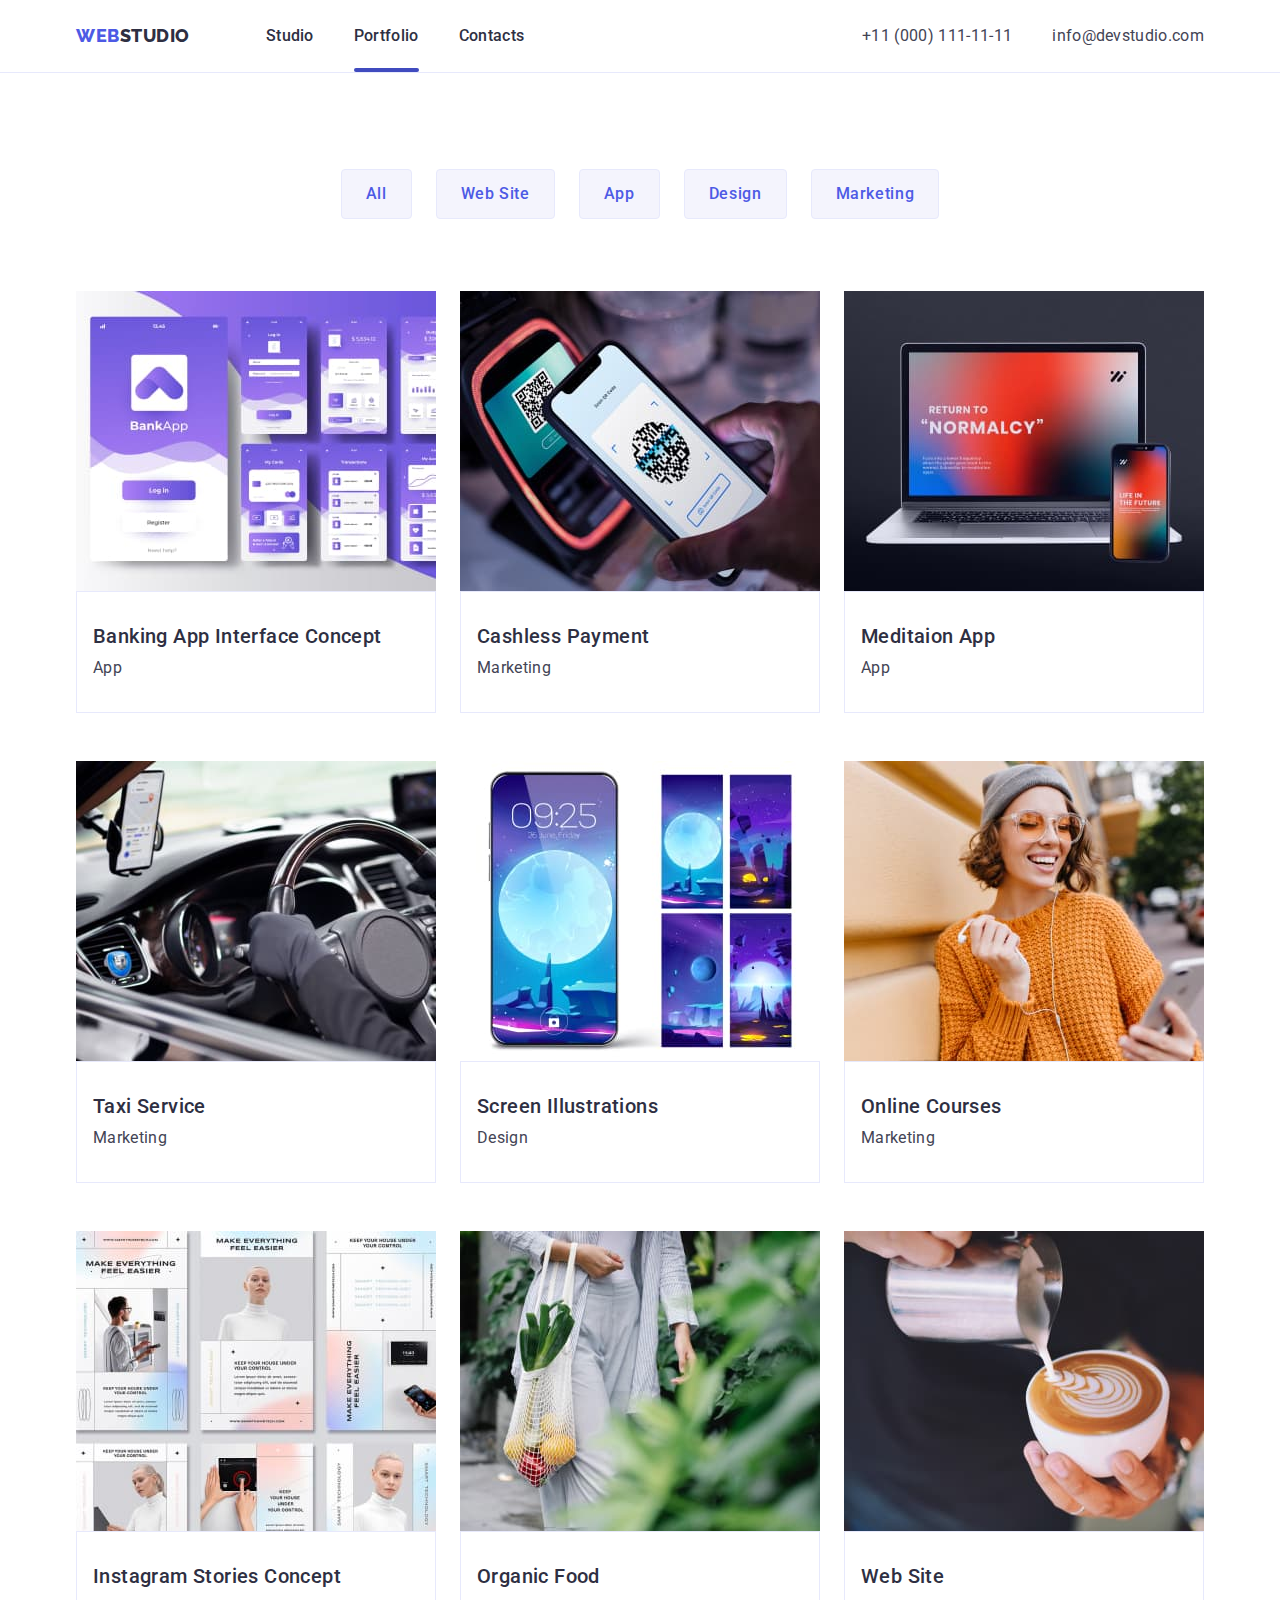
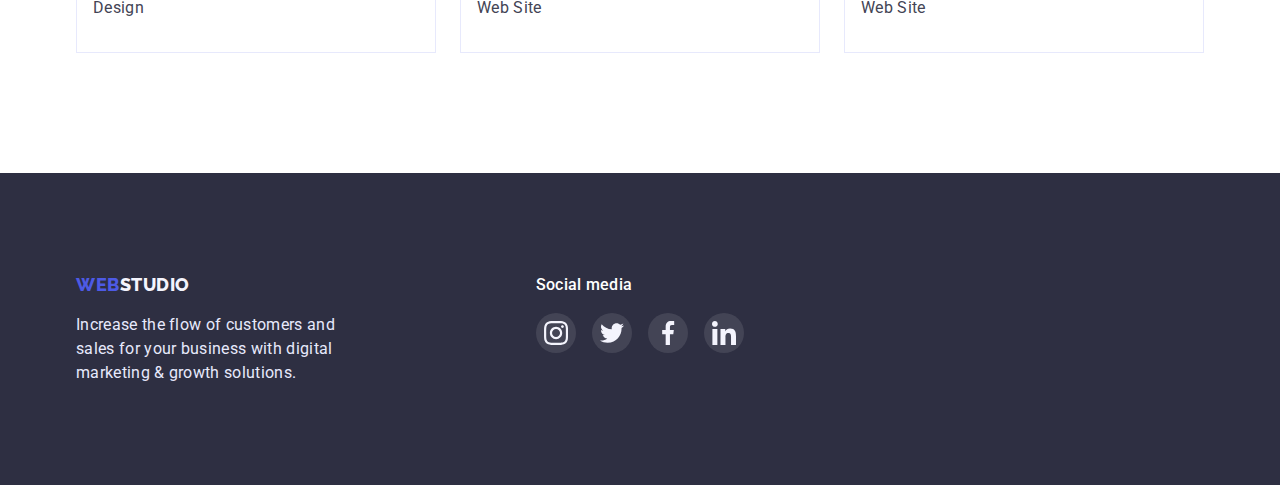
==== portfolio.html @ 57c08e12 "Initial commit" ====
<!DOCTYPE html>
<html lang="en">
<head>
    <meta charset="UTF-8">
    <meta http-equiv="X-UA-Compatible" content="IE=edge">
    <meta name="viewport" content="width=device-width, initial-scale=1.0">
    <title>WebStudio</title>
    <link rel="preconnect" href="https://fonts.googleapis.com">
<link rel="preconnect" href="https://fonts.gstatic.com" crossorigin>
<link href="https://fonts.googleapis.com/css2?family=Raleway:wght@800&family=Roboto:wght@400;500;700;900&display=swap" rel="stylesheet">
<link rel="stylesheet" href="https://cdn.jsdelivr.net/npm/modern-normalize@1.1.0/modern-normalize.min.css">
<link rel="stylesheet" href="./css/style.css">

</head>
<body>
    <!-- HEADER -->
    <header class="header">
        <div class="container header-container">
            <nav class="header-nav">
                <a class="logo" href="#" target="_blank" 
                    rel="noopener noreferrer nofollow"><span class="web">WEB</span>STUDIO</a>
                <ul class="header-list list">
                    <li class="header-item">
                    <a class="header-link " href="./index.html">Studio</a></li>
                    <li class="header-item">
                    <a class="header-link emphasis" href="#">Portfolio</a></li>
                <li class="header-item">
                    <a class="header-link" href="#">Contacts</a></li>
            </ul>
            </nav>
            <ul class="header-contacts">
                <li class="contacts-link"><a class="contacts" href="tel:+110001111111">+11 (000) 111-11-11</a></li>
                <li class="contacts-link"><a class="contacts" href="mailto:info@devstudio.com">info@devstudio.com</a></li>
            </ul>
        </div>
    </header>
    <!-- MAIN -->
    <main>
        <section class="galery">
            <h1 class="visually-hidden">Galery</h1>
            <div class="container">
                <ul class="galery-list-button list">
                    <li class="galery-item">
                        <button class="galery-button" type="button">All</button>
                    </li>
                    <li class="galery-item">
                        <button class="galery-button" type="button">Web Site</button>
                    </li>
                    <li class="galery-item">
                        <button class="galery-button" type="button">App</button>
                    </li>
                    <li class="galery-item">
                        <button class="galery-button" type="button">Design</button>
                    </li>
                    <li class="galery-item">
                        <button class="galery-button" type="button">Marketing</button>
                    </li>
                </ul>
             <!-- IMG - list 2, section 2, photo 1 = l2s2p1 -->
                <ul class="galery-list-img list">
                    <li class="galery-item">
                        <a class="galery-link" href="#">
                            <div class="galery-cover-wrap">
                                <img src="./images/l2s1p1.jpg" alt="photo" width="360" height="300">
                                <p class="galery-cover-text">14 Stylish and User-Friendly App Design Concepts 
                                    · Task Manager App · Calorie Tracker App · Exotic Fruit Ecommerce App 
                                    · Cloud Storage App
                                </p>
                            </div>
                            <div class="our-services">
                            <h2 class="galery-title">Banking App Interface Concept</h2>
                            <p class="galery-text">App</p>
                             </div>
                        </a>
                    </li>
                    <li class="galery-item">
                        <a class="galery-link" href="#">
                            <div class="galery-cover-wrap">
                                <img src="./images/l2s1p2.jpg" alt="photo" width="360" height="300">
                                <p class="galery-cover-text">14 Stylish and User-Friendly App Design Concepts 
                                    · Task Manager App · Calorie Tracker App · Exotic Fruit Ecommerce App 
                                    · Cloud Storage App
                                </p>
                            </div>
                            <div class="our-services">
                            <h2 class="galery-title">Cashless Payment</h2>
                            <p class="galery-text">Marketing</p>
                            </div>
                        </a>
                    </li>
                    <li class="galery-item">
                        <a class="galery-link" href="#">
                            <div class="galery-cover-wrap">
                                <img src="./images/l2s1p3.jpg" alt="photo" width="360" height="300">
                                <p class="galery-cover-text">14 Stylish and User-Friendly App Design Concepts 
                                    · Task Manager App · Calorie Tracker App · Exotic Fruit Ecommerce App 
                                    · Cloud Storage App
                                </p>
                            </div>
                            <div class="our-services">
                            <h2 class="galery-title">Meditaion App</h2>
                            <p class="galery-text">App</p>
                            </div>
                        </a>
                    </li>
                    <li class="galery-item">
                        <a class="galery-link" href="#">
                            <div class="galery-cover-wrap">
                                <img src="./images/l2s1p4.jpg" alt="photo" width="360" height="300">
                                <p class="galery-cover-text">14 Stylish and User-Friendly App Design Concepts 
                                    · Task Manager App · Calorie Tracker App · Exotic Fruit Ecommerce App 
                                    · Cloud Storage App
                                </p>
                            </div>
                            <div class="our-services">
                            <h2 class="galery-title">Taxi Service</h2>
                            <p class="galery-text">Marketing</p>
                            </div>
                        </a>
                    </li>
                    <li class="galery-item">
                        <a class="galery-link" href="#">
                            <div class="galery-cover-wrap">
                                <img src="./images/l2s1p5.jpg" alt="photo" width="360" height="300">
                                <p class="galery-cover-text">14 Stylish and User-Friendly App Design Concepts 
                                    · Task Manager App · Calorie Tracker App · Exotic Fruit Ecommerce App 
                                    · Cloud Storage App
                                </p>
                            </div>
                            <div class="our-services">
                            <h2 class="galery-title">Screen Illustrations</h2>
                            <p class="galery-text">Design</p>
                            </div>
                        </a>
                    </li>
                    <li class="galery-item">
                        <a class="galery-link" href="#">
                            <div class="galery-cover-wrap">
                                <img src="./images/l2s1p6.jpg" alt="photo" width="360" height="300">
                                <p class="galery-cover-text">14 Stylish and User-Friendly App Design Concepts 
                                    · Task Manager App · Calorie Tracker App · Exotic Fruit Ecommerce App 
                                    · Cloud Storage App
                                </p>
                            </div>
                            <div class="our-services">
                            <h2 class="galery-title">Online Courses</h2>
                            <p class="galery-text">Marketing</p>
                            </div>
                        </a>
                    </li>
                    <li class="galery-item">
                        <a class="galery-link" href="#">
                            <div class="galery-cover-wrap">
                                <img src="./images/l2s1p7.jpg" alt="photo" width="360" height="300">
                                <p class="galery-cover-text">14 Stylish and User-Friendly App Design Concepts 
                                    · Task Manager App · Calorie Tracker App · Exotic Fruit Ecommerce App 
                                    · Cloud Storage App
                                </p>
                            </div>
                            <div class="our-services">
                            <h2 class="galery-title">Instagram Stories Concept</h2>
                            <p class="galery-text">Design</p>
                            </div>
                        </a>
                    </li>
                    <li class="galery-item">
                        <a class="galery-link" href="#">
                            <div class="galery-cover-wrap">
                                <img src="./images/l2s1p8.jpg" alt="photo" width="360" height="300">
                                <p class="galery-cover-text">14 Stylish and User-Friendly App Design Concepts 
                                    · Task Manager App · Calorie Tracker App · Exotic Fruit Ecommerce App 
                                    · Cloud Storage App
                                </p>
                            </div>
                            <div class="our-services">
                            <h2 class="galery-title">Organic Food</h2>
                            <p class="galery-text">Web Site</p>
                            </div>
                        </a>
                    </li>
                    <li class="galery-item">
                        <a class="galery-link" href="#">
                            <div class="galery-cover-wrap">
                                <img src="./images/l2s1p9.jpg" alt="photo" width="360" height="300">
                                <p class="galery-cover-text">14 Stylish and User-Friendly App Design Concepts 
                                    · Task Manager App · Calorie Tracker App · Exotic Fruit Ecommerce App 
                                    · Cloud Storage App
                                </p>
                            </div>
                            <div class="our-services">
                            <h2 class="galery-title">Web Site</h2>
                            <p class="galery-text">Web Site</p>
                            </div>
                        </a>
                    </li>
                </ul>
            </div>
        </section>
    </main>
    <!-- FOOTER -->
    <footer class="footer">
        <div class="container footer-container">
            <div class="container footer-container-logo">
                <a class="footer-logo" href="#" target="_blank"><span class="web">WEB</span><span class="footer-studio">STUDIO</span></a>
                <p class="footer-text" >Increase the flow of customers and sales for your business with digital marketing & growth solutions.</p>
            </div>
            <div class="container footer-soc">
                <p class="footer-aftertitle">Social media</p>
                <ul class="footer-soc-list list">
                    <li class="footer-soc-item">
                        <a href="#" class="footer-soc-link link">
                            <svg class="footer-soc-icon" width="24" height="24">
                                <use href="./images/symbol-defs.svg#icon-instagram"></use>
                            </svg>
                        </a>
                    </li>
                    <li class="footer-soc-item">
                        <a href="#" class="footer-soc-link link">
                            <svg class="footer-soc-icon" width="24" height="24">
                                <use href="./images/symbol-defs.svg#icon-twitter"></use>
                            </svg>
                        </a>
                    </li>
                    <li class="footer-soc-item">
                        <a href="#" class="footer-soc-link link">
                            <svg class="footer-soc-icon" width="24" height="24">
                                <use href="./images/symbol-defs.svg#icon-facebook"></use>
                            </svg>
                        </a>
                    </li>
                    <li class="footer-soc-item">
                        <a href="#" class="footer-soc-link link">
                            <svg class="footer-soc-icon" width="24" height="24">
                                <use href="./images/symbol-defs.svg#icon-linkedin"></use>
                            </svg>
                        </a>
                    </li>
                </ul>
            </div>
        </div>
    </footer>
</body>
</html>
---- css/style.css ----
body {
    font-family: 'Roboto', sans-serif;
    color: #434455;
    background: #FFFFFF;
}
.visually-hidden {
    position: absolute;
    width: 1px;
    height: 1px;
    margin: -1px;
    border: 0;
    padding: 0;
    white-space: nowrap;
    clip-path: inset(100%);
    clip: rect(0 0 0 0);
    overflow: hidden;
}
.list {
    list-style: none;
}
:root {
    --main-title-color: #2E2F42;
    --main-text-color: #434455;
    --galery-button-color: #F4F4FD;
}
p,h1,h2,h3 {
    margin: 0;
}
ul {
    margin: 0;
    padding-left: 0;
}
address {
    font-style: normal;
}
button {
    cursor: pointer;
}
a {
    display: block;
}
img {
    display: block;
}
.container {
    width: 1158px;
    max-width: 1440px;
    padding-left: 15px;
    padding-right: 15px;
    margin: 0 auto;
}
.studio {
    padding-top: 120px;
    padding-bottom: 120px;
}
/* --------------------HEADER-------------------- */
  .header {
    border-bottom: 1px solid #E7E9FC;
}
.header-container {
    width: 1158px;
    display: flex;
    align-items: center;
}
.header-nav {
    display: flex;
}
.logo {
    font-family: 'Raleway', sans-serif;
    font-style: normal;
    font-weight: 800;
    font-size: 18px;
    line-height: 1.33;
    letter-spacing: 0.03em;
    color: #2E2F42;
    text-decoration: none;
    margin-right: 76px;
    padding-top: 24px;
    padding-bottom: 24px;
}
.web {
    color: #4D5AE5;
}
.header-list {
    display: flex;
    gap: 40px;
}
.header-item {
    font-weight: 500;
    font-size: 16px;
    line-height: 1.5;
    letter-spacing: 0.02em;
    color: #2E2F42;
}
.header-link {
    display: block;
    padding-top: 24px;
    padding-bottom: 24px;
    font-weight: 500;
    font-size: 16px;
    line-height: 1.5;
    letter-spacing: 0.02em;
    color: #2E2F42;
    text-decoration: none;
    transition-duration: 250ms;
    transition-timing-function: cubic-bezier(0.4, 0, 0.2, 1);
}
.header-link:hover,
.header-link:focus {
    color: #404BBF;
}
.emphasis {
    position: relative;
}
.emphasis::after {
    content: " ";
    position: absolute;
    left: 0;
    bottom: 0;
    width: 100%;
    height: 4px;
    pointer-events: none;
    border-radius: 2px;
    background-color: #404BBF;
}
.header-contacts {
    display: flex;
    margin-left: auto;
}
.contacts-link {
    list-style: none;
    text-decoration: none;
    transition-duration: 250ms;
    transition-timing-function: cubic-bezier(0.4, 0, 0.2, 1);
}
.contacts-link:not(:last-child) {
    margin-right: 40px;
}
.contacts {
    font-size: 16px;
    line-height: 1.5;
    letter-spacing: 0.02em;
    color: #434455;
    text-decoration: none;
}
.contacts:hover,
.contacts:focus {
    color: #404BBF;
}
/* --------------------HERO-------------------- */
.hero {
    max-width: 1440px;
    margin-left: auto;
    margin-right: auto;
    padding-top: 188px;
    padding-bottom: 188px;
    background-image: linear-gradient(
        to right,
        rgba(46, 47, 66, 0.7),
        rgba(46, 47, 66, 0.7)
        ),
        url(../images/hero-img.jpg);
    background-size: cover;
    background-repeat: no-repeat;
    background-position: center;
}
.hero-container {
    text-align: center;
}
.hero-title {
    font-size: 56px;
    line-height: 1.07;
    letter-spacing: 0.02em;
    color: #FFFFFF;
    margin-bottom: 48px;
    width: 496px;
    margin-left: auto;
    margin-right: auto;
}
.hero-button {
    background-color: #4D5AE5;
    cursor: pointer;
    padding: 16px 32px;
    border: none;
    border-radius: 4px;
}
.hero-button:hover,
.hero-button:focus {
    background: #404BBF;
}
.button-text {
    font-family: 'Roboto', sans-serif;
    font-weight: 500;
    font-size: 16px;
    line-height: 1.5;
    letter-spacing: 0.04em;
    color: #FFFFFF;
}
/* --------------------STRATEGY-------------------- */
.strategy {
}
.strategy-container {
    display: flex;
}
.strategy-list {
    display: flex;
    justify-content: center;
    gap: 24px;
}
.strategy-icon {
    display: flex;
    justify-content: center;
    align-items: center;
    height: 112px;
    margin-bottom: 8px;
    background-color: var(--galery-button-color);
}
.strategy-title {
    font-weight: 500;
    font-size: 20px;
    line-height: 1.2;
    letter-spacing: 0.02em;
    color: var(--main-title-color);
}
.strategy-text {
    font-size: 16px;
    line-height: 1.5;
    letter-spacing: 0.02em;
    color: var(--main-text-color);
    margin-top: 8px;
}
/* --------------------WORKS-------------------- */
.works {
    padding-top: 0;
    padding-bottom: 120px;
}
.works-title {
    font-size: 36px;
    line-height: 1.11;
    letter-spacing: 0.02em;
    color: var(--main-title-color);
    text-align: center;
    margin-bottom: 72px;
}
.works-list {
    display: flex;
    justify-content: center;
    gap: 24px;
}
.works-item {
}
/* --------------------TEAM-------------------- */
.team {
    padding-top: 120px;
    padding-bottom: 120px;
    background: #F4F4FD;
}
.team-title {
    font-size: 36px;
    line-height: 1.11;
    letter-spacing: 0.02em;
    text-transform: capitalize;
    color: var(--main-title-color);
    text-align: center;
    margin-bottom: 72px;
}
.team-list {
    display: flex;
    justify-content: center;
    gap: 24px;
}
.team-item {
    border-radius: 0px 0px 4px 4px;
    box-shadow: 0px 1px 6px rgba(46, 47, 66, 0.08),
     0px 1px 1px rgba(46, 47, 66, 0.16),
      0px 2px 1px rgba(46, 47, 66, 0.08);
}
.team-subtitle {
    font-weight: 500;
    font-size: 20px;
    line-height: 1.2;
    letter-spacing: 0.02em;
    margin-bottom: 8px;
    color: var(--main-title-color);
}
.team-text {
    font-size: 16px;
    line-height: 1.5;
    letter-spacing: 0.02em;
    color: var(--main-text-color);
    margin-bottom: 8px;
}
.team-name {
    text-align: center;
    padding-top: 32px;
    padding-bottom: 32px;
    background: #FFFFFF;
}
.team-soc-list {
    display: flex;
    justify-content: center;
    gap: 24px;
}
.team-soc-item {
    width: 40px;
    height: 40px;
}
.team-soc-link {
    width: 100%;
    height: 100%;
    border-radius: 50%;
    display: flex;
    justify-content: center;
    align-items: center;
    background: #4D5AE5;
    transition-duration: 250ms;
    transition-timing-function: cubic-bezier(0.4, 0, 0.2, 1);
}
.team-soc-link:hover,
.team-soc-link:focus {
    background-color: #404BBF;
}
.team-soc-icon {
    fill: #F4F4FD;
}
/* --------------------CUSTOMERS-------------------- */
.customers {
    padding-top: 120px;
    padding-bottom: 120px;
}
.customers-title {
    font-weight: 700;
    font-size: 36px;
    line-height: 1.11;
    text-align: center;
    letter-spacing: 0.02em;
    text-transform: capitalize;
    margin-bottom: 72px;
    color: var(--main-title-color);
}
.customers-list {
    display: flex;
    gap: 24px;
}
.customers-item {
    width: 168px;
    height: 88px;
    border-radius: 4px;
    border: 1px solid #8E8F99;
}
.customers-item:hover,
.customers-item:focus {
    border-color: #404BBF;
}
.customers-link {
    display: flex;
    justify-content: center;
    align-items: center;
    width: 100%;
    height: 100%;
    fill: #8E8F99;
    transition-duration: 250ms;
    transition-timing-function: cubic-bezier(0.4, 0, 0.2, 1);
}
.customers-link:hover,
.customers-link:focus {
    fill: #404BBF;
}
.customers-icon {
}
/* --------------------GALERY-------------------- */
.galery {
    padding-top: 96px;
    padding-bottom: 120px;
}
.galery-list-button {
    display: flex;
    justify-content: center;
    width: 1128px;
    gap: 24px;
    margin-bottom: 72px;
}
.galery-button {
    background: var(--galery-button-color);
    cursor: pointer;
    border: none;
    border-radius: 4px;
    border: 1px solid #E7E9FC;
}
.galery-button {
    font-family: inherit;
    font-weight: 500;
    font-size: 16px;
    line-height: 1.5;
    letter-spacing: 0.04em;
    padding: 12px 24px;
    color: #4D5AE5;
}
.galery-button:focus,
.galery-button:hover {
    color: #FFFFFF;
    background-color: #404BBF;
}
.galery-button:hover,
.galery-button:focus {
    box-shadow: 0px 3px 1px rgba(0, 0, 0, 0.1),
     0px 2px 1px rgba(0, 0, 0, 0.08),
      0px 2px 2px rgba(0, 0, 0, 0.12);
}
.galery-list-img {
    display: flex;
    flex-wrap: wrap;
    gap: 48px 24px;
}
.galery-list-img .galery-item {
    width: 360px;
}
.galery-item:hover .galery-cover-text{
transform: translateY(0);
}
.galery-cover-wrap {
    position: relative;
    overflow: hidden;
}
.galery-cover-text {   
    position: absolute;
    top: 0;
    padding: 32px;
    font-size: 16px;
    line-height: 1.5;
    font-weight: 400;
    letter-spacing: 0.02em;
    height: 100%;
    color: #F4F4FD;
    background-color: #4D5AE5;
    transform: translateY(100%);
    transition: 250ms cubic-bezier(0.4, 0, 0.2, 1);
}
.galery-title {
    font-weight: 500;
    font-size: 20px;
    line-height: 1.2;
    letter-spacing: 0.02em;
    margin-bottom: 8px;
    color: var(--main-title-color);
}
.our-services{
    background: #FFFFFF;
    padding-top: 32px;
    padding-bottom: 32px;
    padding-left: 16px;
    border: 1px solid #E7E9FC;
}
.galery-text {
    font-size: 16px;
    line-height: 1.5;
    letter-spacing: 0.02em;
    color: var(--main-text-color);
}
.galery-link {
    text-decoration: none;
}
.galery-link:hover,
.galery-link:focus {
    box-shadow: 0px 1px 6px rgba(46, 47, 66, 0.08);
}
/* --------------------FOOTER-------------------- */
.footer {
    padding-top: 100px;
    padding-bottom: 100px;
    background-color: #2E2F42;
    gap: 120px;
}
.footer-container {
    display: flex;
    /* justify-content: flex-start; */
}
.footer-container-logo {
    display: block;
    width: 584px;
    margin-right: 100px;
    padding-left: 0;
}
.footer-soc {
    display: block;
    justify-content: start;
}
.footer-logo {
    font-family: 'Raleway', sans-serif;
    font-style: normal;
    font-weight: 800;
    font-size: 18px;
    line-height: 1.33;
    letter-spacing: 0.03em;
    color: #2E2F42;
    text-decoration: none;
    margin-bottom: 16px;
}
.footer-studio {
    color: #F4F4FD;
}
.footer-text {
    font-size: 16px;
    line-height: 1.5;
    letter-spacing: 0.02em;
    color: #E7E9FC;
    width: 264px;
}
.footer-aftertitle {
    font-weight: 500;
    font-size: 16px;
    line-height: 1.5;
    letter-spacing: 0.02em;
    margin-bottom: 16px;
    color: #FFFFFF;
}
.footer-soc-list {
    display: flex;
    gap: 16px;
}
.footer-soc-item {
    width: 40px;
    height: 40px;
}
.footer-soc-link {
    width: 100%;
    height: 100%;
    border-radius: 50%;
    display: flex;
    justify-content: center;
    align-items: center;
    margin-right: 80px;
    background:  rgba(255, 255, 255, 0.1);
    transition-duration: 250ms;
    transition-timing-function: cubic-bezier(0.4, 0, 0.2, 1);
}
.footer-soc-link:hover,
.footer-soc-link:focus {
    background-color: #31D0AA;
}
.footer-soc-icon {
    fill: #F4F4FD;
}

.subscribe-aftertitle {
    font-weight: 500;
    font-size: 16px;
    line-height: 1.5;
    letter-spacing: 0.02em;
    margin-bottom: 16px;
    color: #FFFFFF;
}
.footer-form{

}
.container-subscribe {
    display: flex;
}
.label-subscribe {
}
.input-subscribe {
    border: 1px solid rgba(255, 255, 255, 0.3);
    /* filter: drop-shadow(0px 4px 4px rgba(0, 0, 0, 0.15)); */
    border-radius: 4px;
    background: #2E2F42;
    margin-right: 24px;
    width: 264px;
    height: 40px;
    padding-left: 16px;
    color: rgba(255, 255, 255, 0.6);
}
.button-subscribe {
    display: flex;
    align-items: center;
    color: #FFFFFF;
    background: #4D5AE5;
    border-radius: 4px;
    padding: 8px 24px;
    gap: 16px;
}
.button-subscribe::after {
    display: block;
    content: "";
    width: 24px;
    height: 24px;
    background-image: url(../images/footer-svg.svg);
    background-repeat: no-repeat;
    background-position: center;
    background-size: contain;
}
.button-subscribe:hover,
.button-subscribe:focus {
    background: #404BBF;
}
/* --------------------MODAL WONDOW-------------------- */
.backdrop {
    position: fixed;
    left: 0;
    top: 0;
    width: 100%;
    height: 100%;
    background: rgba(46, 47, 66, 0.4);
    opacity: 1;
    visibility: 250ms cubic-bezier(0.4, 0, 0.2, 1);
    transition: 250ms cubic-bezier(0.4, 0, 0.2, 1);
}
.backdrop.is-hidden {
    opacity: 0;
    pointer-events: none;
    visibility: hidden;
}
.modal {
    position: absolute;
    width: 408px;
    min-height: 576px;
    top: 50%;
    left: 50%;
    background: #FCFCFC;
    transform: translate(-50%, -50%);
    box-shadow: 0px 1px 1px rgba(0, 0, 0, 0.14), 0px 1px 3px rgba(0, 0, 0, 0.12), 0px 2px 1px rgba(0, 0, 0, 0.2);
    border-radius: 4px;
    padding: 24px;
}
.modal-button {
    position: absolute;
    width: 24px;
    height: 24px;
    top: 24px;
    right: 24px;
    border-radius: 50%;
    border: 1px solid #8E8F99;
    display: flex;
    justify-content: center;
    align-items: center;
}
.modal-icon {
    fill: #000000;
}
.modal-title {
    margin-top: 48px;
    margin-bottom: 34px;
    font-weight: 500;
    font-size: 16px;
    line-height: 1.5;
    text-align: center;
    letter-spacing: 0.02em;
    color: #2E2F42;
}
.modal-field {
    margin-bottom: 8px;
}
.label {
    font-weight: 400;
    font-size: 12px;
    line-height: 1.17;
    letter-spacing: 0.04em;
    color: #8E8F99;
}
.modal-input-wrap {
    position: relative;
}
.modal-input {
    width: 100%;
    height: 40px;
    border: 1px solid rgba(33, 33, 33, 0.2);
    border-radius: 4px;
    background: transparent;
    color: #000000;
    padding-left: 38px;
    transition-duration: 250ms;
    transition-timing-function: cubic-bezier(0.4, 0, 0.2, 1);

}
.modal-input:focus {
    border-color: #4D5AE5;
}
.modal-input:focus + .modal-input-icon {
    fill: #4D5AE5;
}
.modal-input-icon {
    position: absolute;
    left: 16px;
    top: 50%;
    transform: translateY(-50%);
    transition-duration: 250ms;
    transition-timing-function: cubic-bezier(0.4, 0, 0.2, 1);
}
.comment {
    width: 100%;
    height: 120px;
    border: 1px solid rgba(33, 33, 33, 0.2);
    border-radius: 4px;
    color: #000000;
    padding-top: 8px;
    padding-bottom: 8px;
    padding-left: 16px;
    padding-right: 16px;
    transition-duration: 250ms;
    transition-timing-function: cubic-bezier(0.4, 0, 0.2, 1);
    resize: none;
}
.modal-checkbox {
    display: flex;
    align-items: center;
    margin-bottom: 24px;
}
.label-checkbox {
    font-weight: 400;
    font-size: 12px;
    line-height: 1.17;
    letter-spacing: 0.04em;
    color: #757575;
    display: flex;
    margin-right: 8px;
}
.label-checkbox::before {
    content: "";
    width: 16px;
    height: 16px;
    border: 1.25px solid #2E2F42;
    border-radius: 2px;
    margin-right: 8px;
}
.input-checkbox:checked + .label-checkbox::before {
    background-color: #404BBF;
    border: none;
    background-image: url(../images/Vector.svg);
    background-repeat: no-repeat;
    background-position: center;
}
.input-checkbox:focus + .label-checkbox::before {
    border-color: #404BBF;
}
.link-checkbox {
    font-weight: 400;
    font-size: 12px;
    line-height: 1.17;
    letter-spacing: 0.04em;
    color: #4D5AE5;
}
.modal-submit {
    display: flex;
    justify-content: center;
}
.modal-submit-button {
    cursor: pointer;
    padding: 16px 32px;
    font-weight: 500;
    font-size: 16px;
    line-height: 24px;
    color: #FFFFFF;
    background: #4D5AE5;
    border-radius: 4px;
    width: 169px;
    height: 56px;
    left: 635px;
    top: 584px;
    box-shadow: 0px 4px 4px rgba(0, 0, 0, 0.15);
}
.modal-submit-button:hover,
.modal-submit-button:focus {
    background: #404BBF;
}
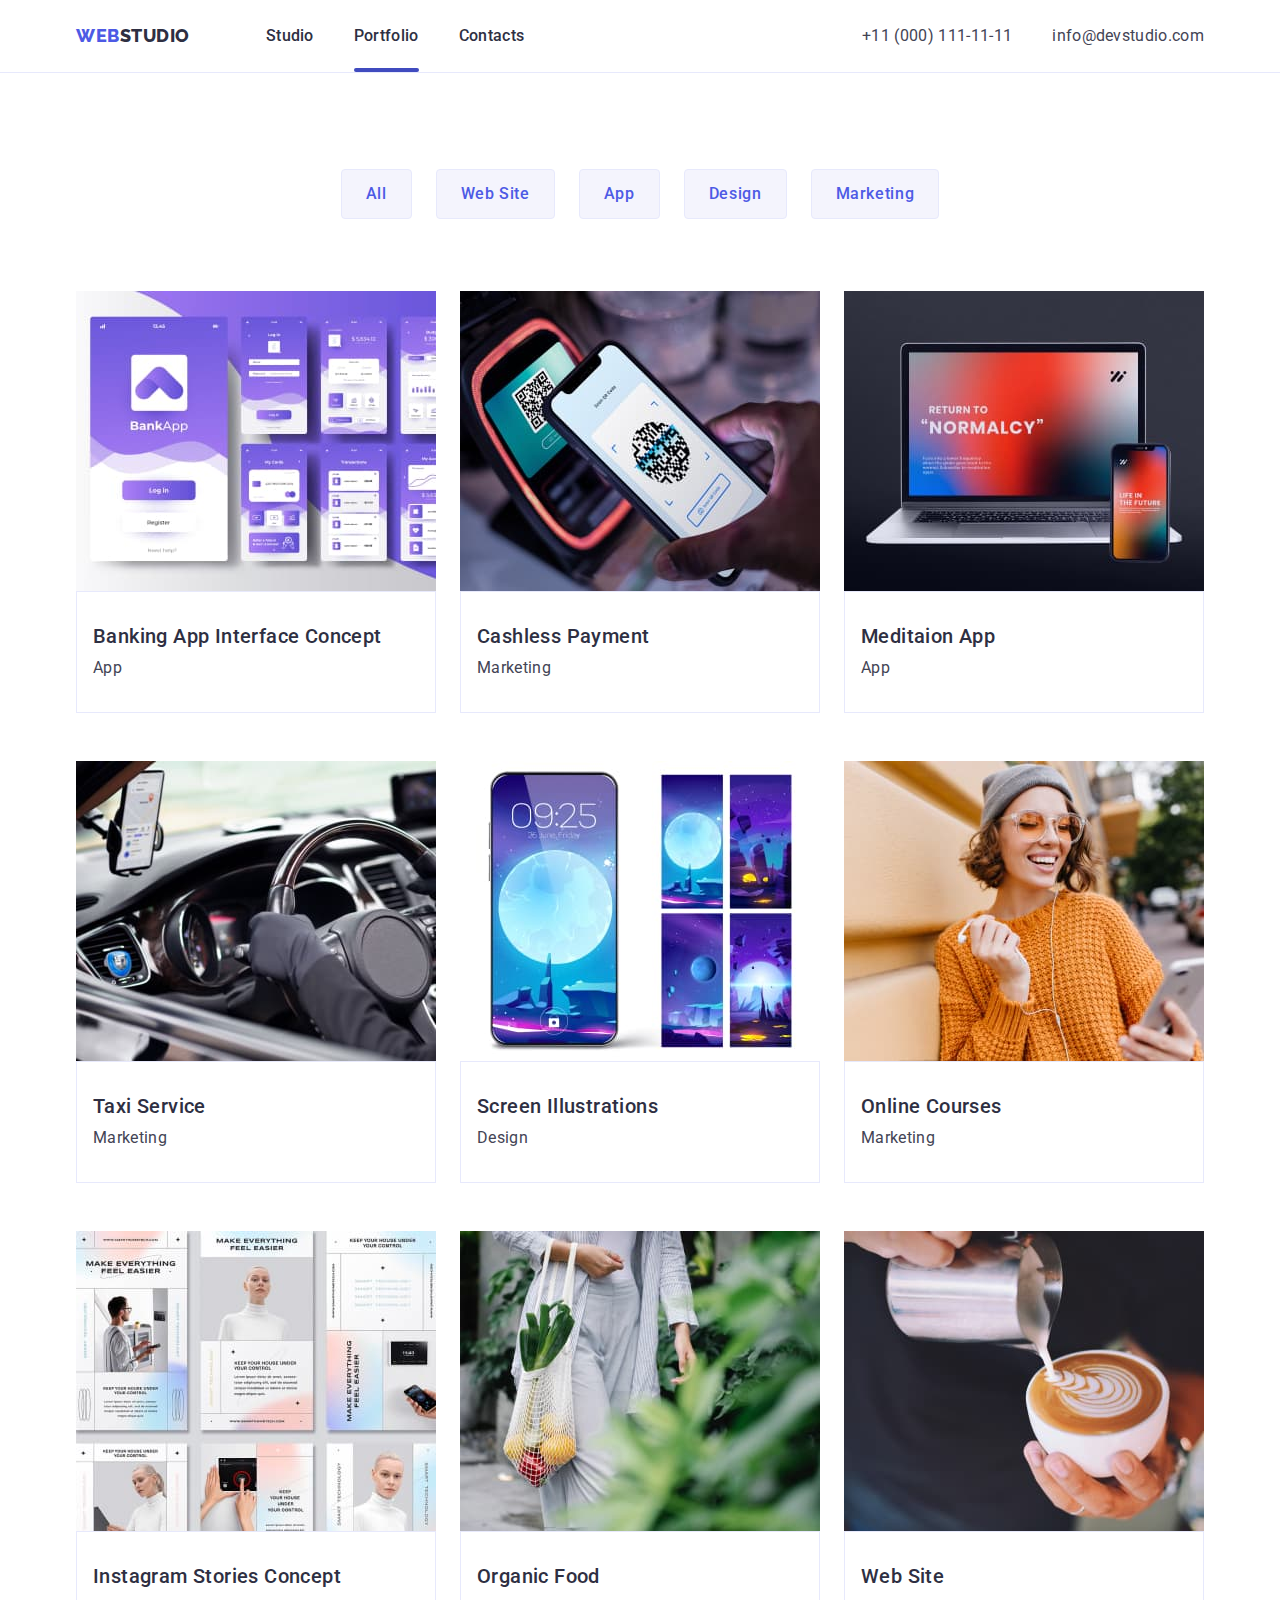
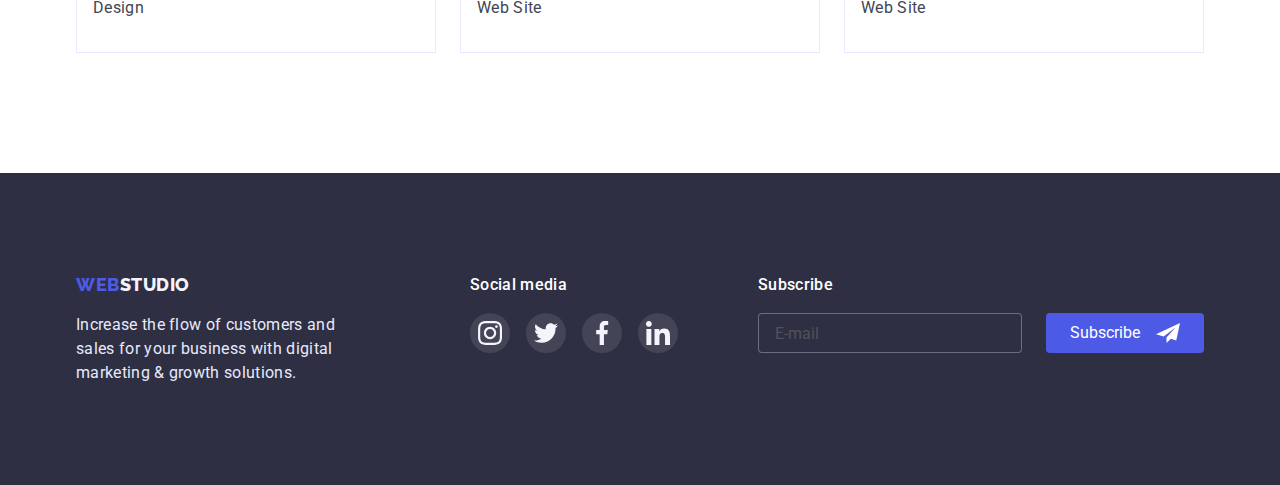
==== commit 24d300fa: "add all changes" ====
--- a/portfolio.html
+++ b/portfolio.html
@@ -200,11 +200,11 @@
     <!-- FOOTER -->
     <footer class="footer">
         <div class="container footer-container">
-            <div class="container footer-container-logo">
+            <div class=" footer-container-logo">
                 <a class="footer-logo" href="#" target="_blank"><span class="web">WEB</span><span class="footer-studio">STUDIO</span></a>
                 <p class="footer-text" >Increase the flow of customers and sales for your business with digital marketing & growth solutions.</p>
             </div>
-            <div class="container footer-soc">
+            <div class=" footer-soc">
                 <p class="footer-aftertitle">Social media</p>
                 <ul class="footer-soc-list list">
                     <li class="footer-soc-item">
@@ -236,6 +236,20 @@
                         </a>
                     </li>
                 </ul>
+            </div>
+            <div class="footer-subscribe">
+                <p class="subscribe-aftertitle">Subscribe</p>
+                <form class="footer-form">
+                        <input 
+                        type="subscribe"
+                        class="input-subscribe" 
+                        name="subscribe"
+                        id="subscribe"
+                        placeholder="E-mail"
+                        aria-label="email"
+                        required>
+                        <button class="button-subscribe button" type="submit">Subscribe</button>    
+                </form>
             </div>
         </div>
     </footer>
--- a/css/style.css
+++ b/css/style.css
@@ -178,6 +178,7 @@
     margin-right: auto;
 }
 .hero-button {
+    font-family: inherit;
     background-color: #4D5AE5;
     cursor: pointer;
     padding: 16px 32px;
@@ -473,7 +474,6 @@
 }
 .footer-container {
     display: flex;
-    /* justify-content: flex-start; */
 }
 .footer-container-logo {
     display: block;
@@ -482,6 +482,7 @@
     padding-left: 0;
 }
 .footer-soc {
+    margin-right: 80px;
     display: block;
     justify-content: start;
 }
@@ -506,6 +507,8 @@
     color: #E7E9FC;
     width: 264px;
 }
+.footer-subscribe {
+}
 .footer-aftertitle {
     font-weight: 500;
     font-size: 16px;
@@ -541,7 +544,6 @@
 .footer-soc-icon {
     fill: #F4F4FD;
 }
-
 .subscribe-aftertitle {
     font-weight: 500;
     font-size: 16px;
@@ -551,9 +553,6 @@
     color: #FFFFFF;
 }
 .footer-form{
-
-}
-.container-subscribe {
     display: flex;
 }
 .label-subscribe {
@@ -570,6 +569,7 @@
     color: rgba(255, 255, 255, 0.6);
 }
 .button-subscribe {
+    font-family: inherit;
     display: flex;
     align-items: center;
     color: #FFFFFF;
@@ -577,6 +577,7 @@
     border-radius: 4px;
     padding: 8px 24px;
     gap: 16px;
+    border: none;
 }
 .button-subscribe::after {
     display: block;
@@ -619,7 +620,10 @@
     transform: translate(-50%, -50%);
     box-shadow: 0px 1px 1px rgba(0, 0, 0, 0.14), 0px 1px 3px rgba(0, 0, 0, 0.12), 0px 2px 1px rgba(0, 0, 0, 0.2);
     border-radius: 4px;
-    padding: 24px;
+    padding-top: 72px;
+    padding-right: 24px;
+    padding-left: 24px;
+    padding-bottom: 24px;
 }
 .modal-button {
     position: absolute;
@@ -633,12 +637,17 @@
     justify-content: center;
     align-items: center;
 }
+.modal-button:hover {
+    background-color: #404BBF;
+}
+.modal-button:hover .modal-icon {
+    fill: #FFFFFF;
+}
 .modal-icon {
-    fill: #000000;
 }
 .modal-title {
-    margin-top: 48px;
-    margin-bottom: 34px;
+    /* margin-top: 24px; */
+    margin-bottom: 16px;
     font-weight: 500;
     font-size: 16px;
     line-height: 1.5;
@@ -669,13 +678,16 @@
     padding-left: 38px;
     transition-duration: 250ms;
     transition-timing-function: cubic-bezier(0.4, 0, 0.2, 1);
-
+}
+::placeholder {
+    color: rgba(117, 117, 117, 0.5);
 }
 .modal-input:focus {
-    border-color: #4D5AE5;
+outline: 1px solid #404BBF;
+border: none;
 }
 .modal-input:focus + .modal-input-icon {
-    fill: #4D5AE5;
+    fill: #404BBF;
 }
 .modal-input-icon {
     position: absolute;
@@ -737,12 +749,14 @@
     line-height: 1.17;
     letter-spacing: 0.04em;
     color: #4D5AE5;
+    /* text-decoration: underline */
 }
 .modal-submit {
     display: flex;
     justify-content: center;
 }
 .modal-submit-button {
+    font-family: inherit;
     cursor: pointer;
     padding: 16px 32px;
     font-weight: 500;
@@ -750,12 +764,15 @@
     line-height: 24px;
     color: #FFFFFF;
     background: #4D5AE5;
+    border: none;
     border-radius: 4px;
     width: 169px;
     height: 56px;
     left: 635px;
     top: 584px;
     box-shadow: 0px 4px 4px rgba(0, 0, 0, 0.15);
+    transition-duration: 250ms;
+    transition-timing-function: cubic-bezier(0.4, 0, 0.2, 1);
 }
 .modal-submit-button:hover,
 .modal-submit-button:focus {
